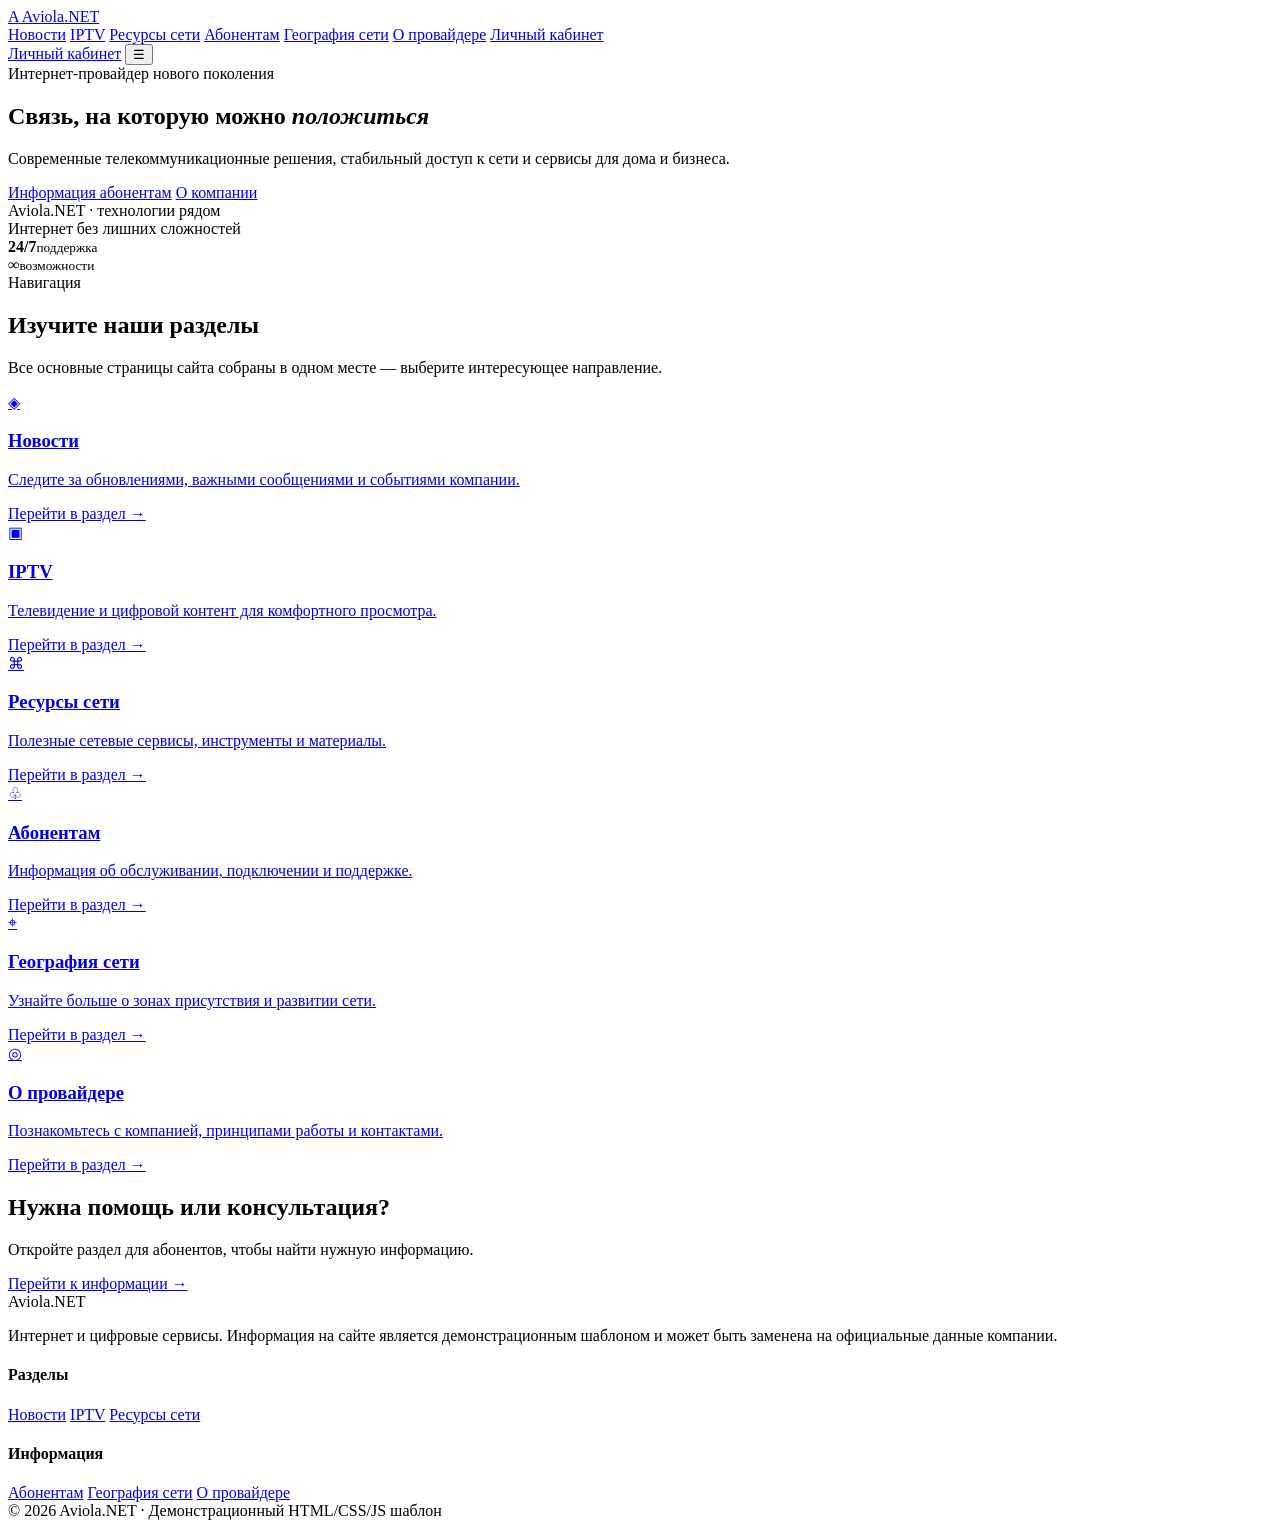
==== index.html @ 86c16f7c "Add files via upload" ====
<!doctype html>
<html lang="ru">
<head>
  <meta charset="utf-8">
  <meta name="viewport" content="width=device-width, initial-scale=1">
  <meta name="description" content="Современные телекоммуникационные решения, стабильный доступ к сети и сервисы для дома и бизнеса.">
  <meta name="color-scheme" content="light dark">
  <meta name="theme-color" content="#fbfdff">
  <title>Aviola.NET — надёжная связь и цифровые возможности</title>
  <link rel="icon" href="assets/favicon.svg" type="image/svg+xml">
  <link rel="preconnect" href="https://fonts.googleapis.com">
  <link rel="preconnect" href="https://fonts.gstatic.com" crossorigin>
  <link rel="stylesheet" href="https://fonts.googleapis.com/css2?family=Inter:wght@400;500;600;700;800&display=swap">
  <link rel="stylesheet" href="assets/style.css">
  <!-- Ставим сохранённую тему до отрисовки страницы, чтобы не было мигания -->
  <script>
    try {
      var savedTheme = localStorage.getItem('aviola-theme');
      if (savedTheme === 'light' || savedTheme === 'dark') document.documentElement.dataset.theme = savedTheme;
    } catch (error) {}
  </script>
</head>
<body>
  <div class="topline"></div>

  <header class="site-header">
    <div class="container navbar">
      <a class="brand" href="index.html">
        <span class="brand-mark">A</span>
        <span class="brand-name">Aviola<span>.NET</span></span>
      </a>

      <nav class="site-nav" id="site-nav" aria-label="Основное меню">
        <a href="news.html">Новости</a>
        <a href="iptv.html">IPTV</a>
        <a href="resources.html">Ресурсы сети</a>
        <a href="subscribers.html">Абонентам</a>
        <a href="geography.html">География сети</a>
        <a href="about.html">О провайдере</a>
        <a class="nav-cta" href="#">Личный кабинет</a>
      </nav>

      <div class="nav-actions">
        <!-- TODO: заменить "#" на адрес личного кабинета (здесь и в меню выше) -->
        <a class="nav-cta" href="#">Личный кабинет</a>
        <button class="menu-toggle" type="button" aria-label="Открыть меню" aria-expanded="false" aria-controls="site-nav">☰</button>
      </div>
    </div>
  </header>

  <main>
    <section class="hero">
      <div class="container hero-grid">
        <div>
          <span class="eyebrow">Интернет-провайдер нового поколения</span>
          <h1>Связь, на&nbsp;которую можно <em>положиться</em></h1>
          <p class="lead">Современные телекоммуникационные решения, стабильный доступ к&nbsp;сети и&nbsp;сервисы для&nbsp;дома и&nbsp;бизнеса.</p>
          <div class="hero-actions">
            <a class="button" href="subscribers.html">Информация абонентам</a>
            <a class="button secondary" href="about.html">О&nbsp;компании</a>
          </div>
        </div>

        <div class="visual">
          <div class="signal"></div>
          <div class="visual-content">
            <div class="visual-kicker">Aviola.NET · технологии рядом</div>
            <div class="visual-title">Интернет без лишних сложностей</div>
            <div class="stat-row">
              <div class="stat"><strong>24/7</strong><small>поддержка</small></div>
              <div class="stat"><strong>∞</strong><small>возможности</small></div>
            </div>
          </div>
        </div>
      </div>
    </section>

    <section class="section">
      <div class="container">
        <div class="section-head">
          <div>
            <span class="eyebrow">Навигация</span>
            <h2>Изучите наши разделы</h2>
            <p>Все основные страницы сайта собраны в&nbsp;одном месте — выберите интересующее направление.</p>
          </div>
        </div>

        <div class="cards">
          <a class="card" href="news.html">
            <div class="iconbox">◈</div>
            <h3>Новости</h3>
            <p>Следите за&nbsp;обновлениями, важными сообщениями и&nbsp;событиями компании.</p>
            <span class="arrowlink">Перейти в&nbsp;раздел →</span>
          </a>
          <a class="card" href="iptv.html">
            <div class="iconbox">▣</div>
            <h3>IPTV</h3>
            <p>Телевидение и&nbsp;цифровой контент для&nbsp;комфортного просмотра.</p>
            <span class="arrowlink">Перейти в&nbsp;раздел →</span>
          </a>
          <a class="card" href="resources.html">
            <div class="iconbox">⌘</div>
            <h3>Ресурсы сети</h3>
            <p>Полезные сетевые сервисы, инструменты и&nbsp;материалы.</p>
            <span class="arrowlink">Перейти в&nbsp;раздел →</span>
          </a>
          <a class="card" href="subscribers.html">
            <div class="iconbox">♧</div>
            <h3>Абонентам</h3>
            <p>Информация об&nbsp;обслуживании, подключении и&nbsp;поддержке.</p>
            <span class="arrowlink">Перейти в&nbsp;раздел →</span>
          </a>
          <a class="card" href="geography.html">
            <div class="iconbox">⌖</div>
            <h3>География сети</h3>
            <p>Узнайте больше о&nbsp;зонах присутствия и&nbsp;развитии сети.</p>
            <span class="arrowlink">Перейти в&nbsp;раздел →</span>
          </a>
          <a class="card" href="about.html">
            <div class="iconbox">◎</div>
            <h3>О провайдере</h3>
            <p>Познакомьтесь с&nbsp;компанией, принципами работы и&nbsp;контактами.</p>
            <span class="arrowlink">Перейти в&nbsp;раздел →</span>
          </a>
        </div>
      </div>
    </section>

    <section class="section soft">
      <div class="container">
        <div class="callout">
          <div>
            <h2>Нужна помощь или консультация?</h2>
            <p>Откройте раздел для&nbsp;абонентов, чтобы найти нужную информацию.</p>
          </div>
          <a class="button" href="subscribers.html">Перейти к&nbsp;информации →</a>
        </div>
      </div>
    </section>
  </main>

  <footer class="site-footer">
    <div class="container">
      <div class="footer-grid">
        <div>
          <div class="footer-brand">Aviola<span>.NET</span></div>
          <p class="footer-note">Интернет и цифровые сервисы. Информация на сайте является демонстрационным шаблоном и может быть заменена на официальные данные компании.</p>
        </div>
        <div class="footer-col">
          <h4>Разделы</h4>
          <a href="news.html">Новости</a>
          <a href="iptv.html">IPTV</a>
          <a href="resources.html">Ресурсы сети</a>
        </div>
        <div class="footer-col">
          <h4>Информация</h4>
          <a href="subscribers.html">Абонентам</a>
          <a href="geography.html">География сети</a>
          <a href="about.html">О провайдере</a>
        </div>
      </div>
      <div class="copyright">© 2026 Aviola.NET · Демонстрационный HTML/CSS/JS шаблон</div>
    </div>
  </footer>

  <script src="assets/script.js"></script>
</body>
</html>
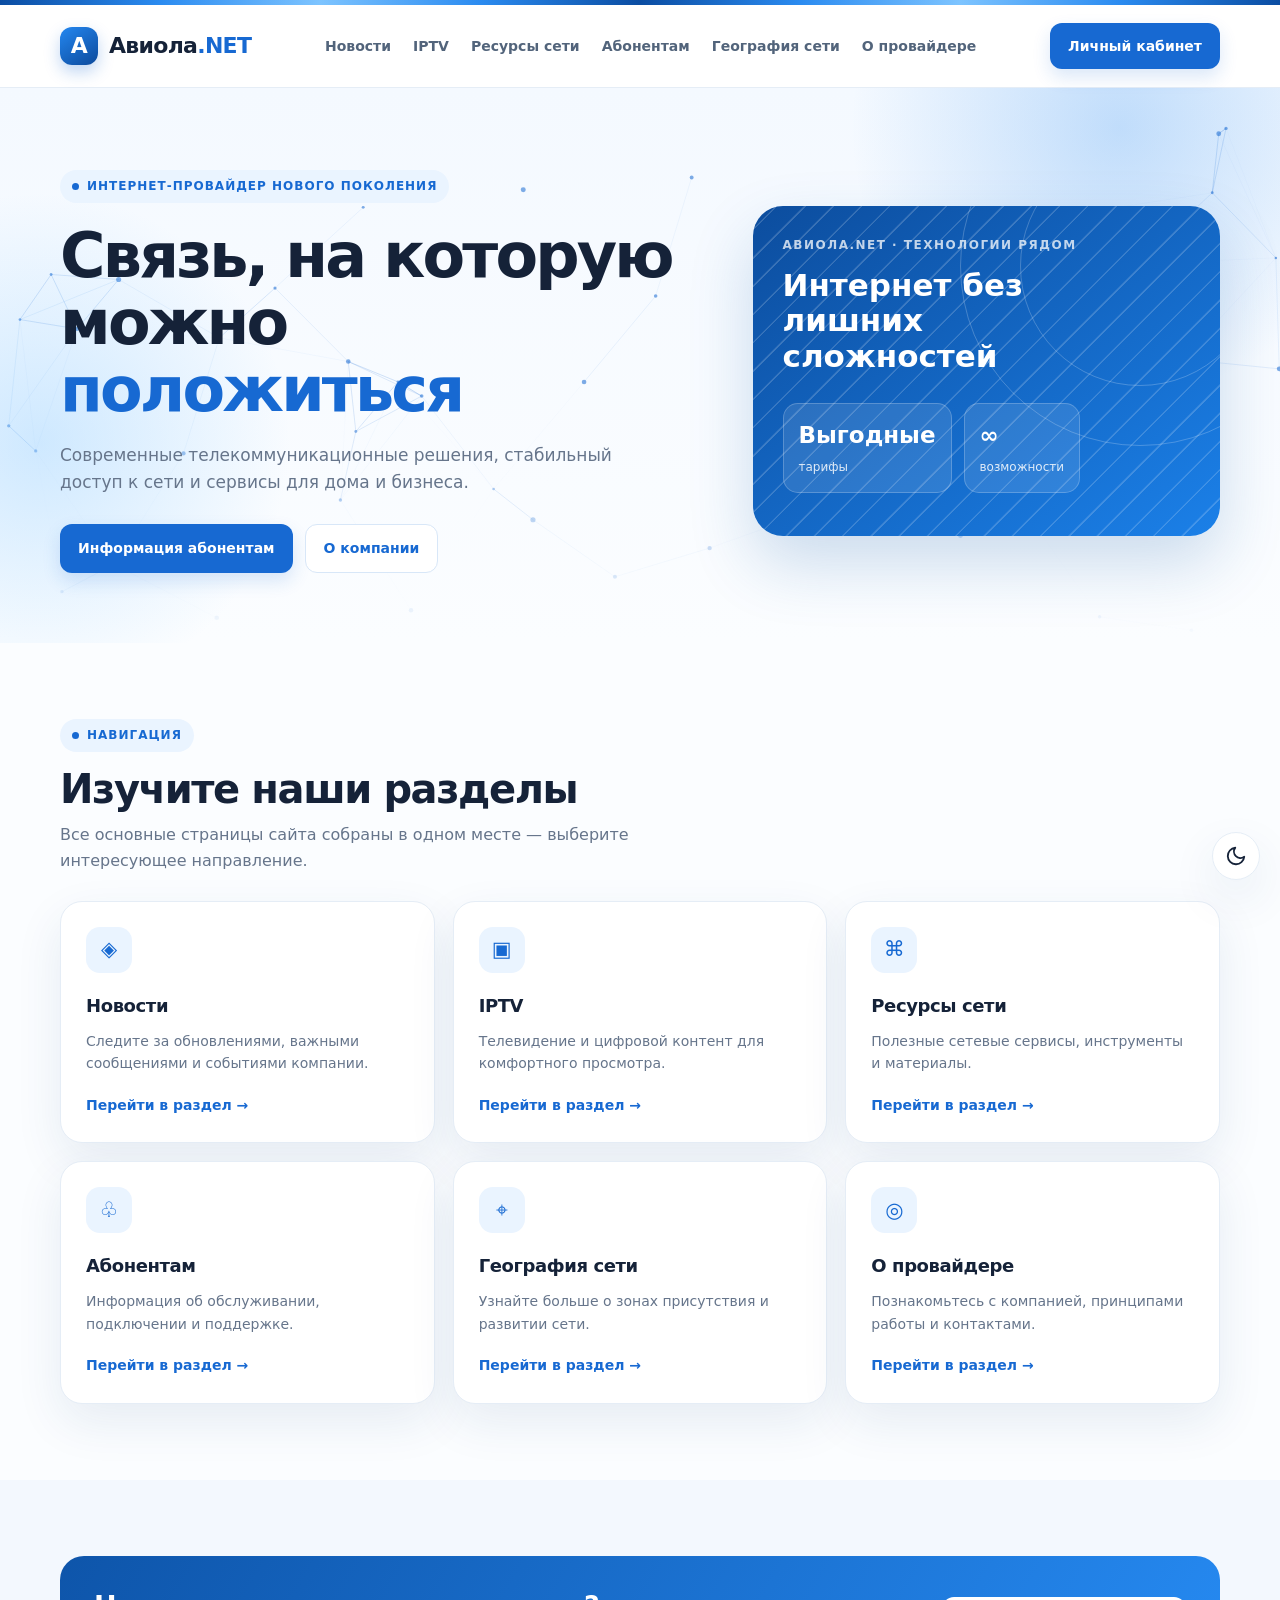
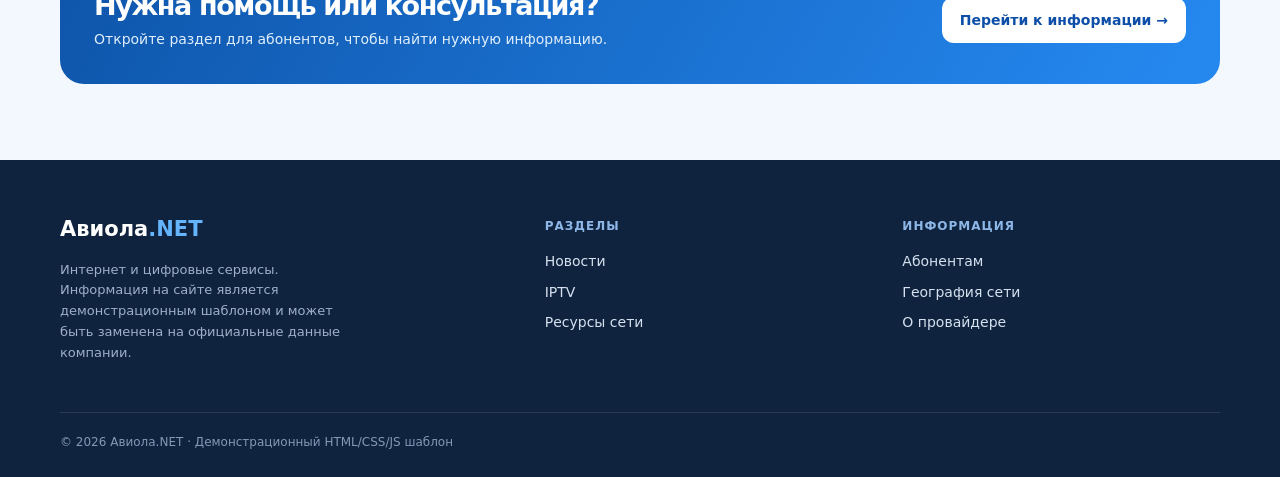
==== commit 63a7e117: "Update index.html" ====
--- a/index.html
+++ b/index.html
@@ -6,7 +6,7 @@
   <meta name="description" content="Современные телекоммуникационные решения, стабильный доступ к сети и сервисы для дома и бизнеса.">
   <meta name="color-scheme" content="light dark">
   <meta name="theme-color" content="#fbfdff">
-  <title>Aviola.NET — надёжная связь и цифровые возможности</title>
+  <title>Авиола.NET — надёжная связь и цифровые возможности</title>
   <link rel="icon" href="assets/favicon.svg" type="image/svg+xml">
   <link rel="preconnect" href="https://fonts.googleapis.com">
   <link rel="preconnect" href="https://fonts.gstatic.com" crossorigin>
@@ -27,7 +27,7 @@
     <div class="container navbar">
       <a class="brand" href="index.html">
         <span class="brand-mark">A</span>
-        <span class="brand-name">Aviola<span>.NET</span></span>
+        <span class="brand-name">Авиола<span>.NET</span></span>
       </a>
 
       <nav class="site-nav" id="site-nav" aria-label="Основное меню">
@@ -53,21 +53,21 @@
       <div class="container hero-grid">
         <div>
           <span class="eyebrow">Интернет-провайдер нового поколения</span>
-          <h1>Связь, на&nbsp;которую можно <em>положиться</em></h1>
-          <p class="lead">Современные телекоммуникационные решения, стабильный доступ к&nbsp;сети и&nbsp;сервисы для&nbsp;дома и&nbsp;бизнеса.</p>
+          <h1>Связь, на которую можно <em>положиться</em></h1>
+          <p class="lead">Современные телекоммуникационные решения, стабильный доступ к сети и сервисы для дома и бизнеса.</p>
           <div class="hero-actions">
             <a class="button" href="subscribers.html">Информация абонентам</a>
-            <a class="button secondary" href="about.html">О&nbsp;компании</a>
+            <a class="button secondary" href="about.html">О компании</a>
           </div>
         </div>
 
         <div class="visual">
           <div class="signal"></div>
           <div class="visual-content">
-            <div class="visual-kicker">Aviola.NET · технологии рядом</div>
+            <div class="visual-kicker">Авиола.NET · технологии рядом</div>
             <div class="visual-title">Интернет без лишних сложностей</div>
             <div class="stat-row">
-              <div class="stat"><strong>24/7</strong><small>поддержка</small></div>
+              <div class="stat"><strong>Выгодные</strong><small>тарифы</small></div>
               <div class="stat"><strong>∞</strong><small>возможности</small></div>
             </div>
           </div>
@@ -81,7 +81,7 @@
           <div>
             <span class="eyebrow">Навигация</span>
             <h2>Изучите наши разделы</h2>
-            <p>Все основные страницы сайта собраны в&nbsp;одном месте — выберите интересующее направление.</p>
+            <p>Все основные страницы сайта собраны в одном месте — выберите интересующее направление.</p>
           </div>
         </div>
 
@@ -89,38 +89,38 @@
           <a class="card" href="news.html">
             <div class="iconbox">◈</div>
             <h3>Новости</h3>
-            <p>Следите за&nbsp;обновлениями, важными сообщениями и&nbsp;событиями компании.</p>
-            <span class="arrowlink">Перейти в&nbsp;раздел →</span>
+            <p>Следите за обновлениями, важными сообщениями и событиями компании.</p>
+            <span class="arrowlink">Перейти в раздел →</span>
           </a>
           <a class="card" href="iptv.html">
             <div class="iconbox">▣</div>
             <h3>IPTV</h3>
-            <p>Телевидение и&nbsp;цифровой контент для&nbsp;комфортного просмотра.</p>
-            <span class="arrowlink">Перейти в&nbsp;раздел →</span>
+            <p>Телевидение и цифровой контент для комфортного просмотра.</p>
+            <span class="arrowlink">Перейти в раздел →</span>
           </a>
           <a class="card" href="resources.html">
             <div class="iconbox">⌘</div>
             <h3>Ресурсы сети</h3>
-            <p>Полезные сетевые сервисы, инструменты и&nbsp;материалы.</p>
-            <span class="arrowlink">Перейти в&nbsp;раздел →</span>
+            <p>Полезные сетевые сервисы, инструменты и материалы.</p>
+            <span class="arrowlink">Перейти в раздел →</span>
           </a>
           <a class="card" href="subscribers.html">
             <div class="iconbox">♧</div>
             <h3>Абонентам</h3>
-            <p>Информация об&nbsp;обслуживании, подключении и&nbsp;поддержке.</p>
-            <span class="arrowlink">Перейти в&nbsp;раздел →</span>
+            <p>Информация об обслуживании, подключении и поддержке.</p>
+            <span class="arrowlink">Перейти в раздел →</span>
           </a>
           <a class="card" href="geography.html">
             <div class="iconbox">⌖</div>
             <h3>География сети</h3>
-            <p>Узнайте больше о&nbsp;зонах присутствия и&nbsp;развитии сети.</p>
-            <span class="arrowlink">Перейти в&nbsp;раздел →</span>
+            <p>Узнайте больше о зонах присутствия и развитии сети.</p>
+            <span class="arrowlink">Перейти в раздел →</span>
           </a>
           <a class="card" href="about.html">
             <div class="iconbox">◎</div>
             <h3>О провайдере</h3>
-            <p>Познакомьтесь с&nbsp;компанией, принципами работы и&nbsp;контактами.</p>
-            <span class="arrowlink">Перейти в&nbsp;раздел →</span>
+            <p>Познакомьтесь с компанией, принципами работы и контактами.</p>
+            <span class="arrowlink">Перейти в раздел →</span>
           </a>
         </div>
       </div>
@@ -131,9 +131,9 @@
         <div class="callout">
           <div>
             <h2>Нужна помощь или консультация?</h2>
-            <p>Откройте раздел для&nbsp;абонентов, чтобы найти нужную информацию.</p>
+            <p>Откройте раздел для абонентов, чтобы найти нужную информацию.</p>
           </div>
-          <a class="button" href="subscribers.html">Перейти к&nbsp;информации →</a>
+          <a class="button" href="subscribers.html">Перейти к информации →</a>
         </div>
       </div>
     </section>
@@ -143,7 +143,7 @@
     <div class="container">
       <div class="footer-grid">
         <div>
-          <div class="footer-brand">Aviola<span>.NET</span></div>
+          <div class="footer-brand">Авиола<span>.NET</span></div>
           <p class="footer-note">Интернет и цифровые сервисы. Информация на сайте является демонстрационным шаблоном и может быть заменена на официальные данные компании.</p>
         </div>
         <div class="footer-col">
@@ -159,7 +159,7 @@
           <a href="about.html">О провайдере</a>
         </div>
       </div>
-      <div class="copyright">© 2026 Aviola.NET · Демонстрационный HTML/CSS/JS шаблон</div>
+      <div class="copyright">© 2026 Авиола.NET · Демонстрационный HTML/CSS/JS шаблон</div>
     </div>
   </footer>
 
--- a/assets/style.css
+++ b/assets/style.css
@@ -0,0 +1,974 @@
+/* ==========================================================================
+   Aviola.NET — стили сайта
+   Оглавление: 1. Тема  2. База  3. Шапка  4. Кнопки  5. Первый экран
+   6. Секции и карточки  7. Подвал  8. Переключатель темы  9. Анимации
+   10. Адаптив
+   ========================================================================== */
+
+
+/* 1. Тема ------------------------------------------------------------------
+   Светлая тема по умолчанию. Тёмная включается двумя способами:
+   — автоматически, если в системе выбрана тёмная тема;
+   — вручную, кнопкой в углу (скрипт ставит data-theme на <html>).
+   Блок с тёмными цветами повторён дважды — это нормально для чистого CSS.   */
+
+:root {
+  color-scheme: light;
+
+  --bg: #fbfdff;
+  --surface: #fff;
+  --surface-soft: #f3f8fe;
+  --tint: #eaf4ff;
+  --hero-top: #f4f9ff;
+
+  --text: #152238;
+  --muted: #66758b;
+  --nav-text: #52647b;
+  --line: #e5edf6;
+
+  --accent: #1769d2;
+  --btn: #1769d2;
+  --btn-hover: #0d4fa8;
+  --btn-shadow: rgba(23, 105, 210, .16);
+  --secondary-border: #d8e7f8;
+  --card-hover-border: #c8def7;
+
+  --header-bg: rgba(255, 255, 255, .88);
+  --notice-bg: #eef6ff;
+  --shadow: 0 18px 48px rgba(25, 67, 117, .09);
+  --radius: 22px;
+
+  --glow-a: rgba(43, 139, 240, .26);
+  --glow-b: rgba(125, 196, 255, .34);
+  --net-rgb: 23, 105, 210;
+
+  --callout-from: #0e55aa;
+  --callout-to: #2588ef;
+  --footer-bg: #10233e;
+  --footer-edge: #10233e;
+}
+
+@media (prefers-color-scheme: dark) {
+  :root:not([data-theme="light"]) {
+    color-scheme: dark;
+
+    --bg: #0a111e;
+    --surface: #111b2e;
+    --surface-soft: #0d1626;
+    --tint: #16294a;
+    --hero-top: #0d1830;
+
+    --text: #e7eef8;
+    --muted: #9db0c8;
+    --nav-text: #b4c3d8;
+    --line: #1d2b44;
+
+    --accent: #6db4ff;
+    --btn: #1f6fe5;
+    --btn-hover: #1a5fcb;
+    --btn-shadow: rgba(0, 0, 0, .35);
+    --secondary-border: #27406a;
+    --card-hover-border: #2b4670;
+
+    --header-bg: rgba(10, 17, 30, .82);
+    --notice-bg: #0f1c33;
+    --shadow: 0 18px 48px rgba(0, 0, 0, .38);
+
+    --glow-a: rgba(31, 111, 229, .34);
+    --glow-b: rgba(56, 160, 255, .16);
+    --net-rgb: 109, 180, 255;
+
+    --callout-from: #0a3d80;
+    --callout-to: #1a68c4;
+    --footer-bg: #060b14;
+    --footer-edge: #1d2b44;
+  }
+}
+
+:root[data-theme="dark"] {
+  color-scheme: dark;
+
+  --bg: #0a111e;
+  --surface: #111b2e;
+  --surface-soft: #0d1626;
+  --tint: #16294a;
+  --hero-top: #0d1830;
+
+  --text: #e7eef8;
+  --muted: #9db0c8;
+  --nav-text: #b4c3d8;
+  --line: #1d2b44;
+
+  --accent: #6db4ff;
+  --btn: #1f6fe5;
+  --btn-hover: #1a5fcb;
+  --btn-shadow: rgba(0, 0, 0, .35);
+  --secondary-border: #27406a;
+  --card-hover-border: #2b4670;
+
+  --header-bg: rgba(10, 17, 30, .82);
+  --notice-bg: #0f1c33;
+  --shadow: 0 18px 48px rgba(0, 0, 0, .38);
+
+  --glow-a: rgba(31, 111, 229, .34);
+  --glow-b: rgba(56, 160, 255, .16);
+  --net-rgb: 109, 180, 255;
+
+  --callout-from: #0a3d80;
+  --callout-to: #1a68c4;
+  --footer-bg: #060b14;
+  --footer-edge: #1d2b44;
+}
+
+
+/* 2. База ----------------------------------------------------------------- */
+
+*,
+*::before,
+*::after {
+  box-sizing: border-box;
+}
+
+html {
+  scroll-behavior: smooth;
+}
+
+body {
+  margin: 0;
+  font-family: Inter, system-ui, -apple-system, "Segoe UI", Arial, sans-serif;
+  color: var(--text);
+  background: var(--bg);
+  line-height: 1.6;
+}
+
+a {
+  color: inherit;
+  text-decoration: none;
+}
+
+:focus-visible {
+  outline: 3px solid var(--accent);
+  outline-offset: 3px;
+  border-radius: 6px;
+}
+
+.container {
+  width: min(1160px, calc(100% - 40px));
+  margin: 0 auto;
+}
+
+h1 {
+  font-size: clamp(38px, 5vw, 62px);
+  line-height: 1.08;
+  letter-spacing: -2.8px;
+  margin: 20px 0 18px;
+  max-width: 720px;
+}
+
+h1 em {
+  font-style: normal;
+  color: var(--accent);
+}
+
+h2 {
+  font-size: clamp(28px, 3.5vw, 40px);
+  letter-spacing: -1.4px;
+  line-height: 1.15;
+  margin: 0 0 10px;
+}
+
+.eyebrow {
+  display: inline-flex;
+  align-items: center;
+  gap: 8px;
+  padding: 7px 12px;
+  border-radius: 30px;
+  background: var(--tint);
+  color: var(--accent);
+  font-size: 12px;
+  font-weight: 800;
+  letter-spacing: 1px;
+  text-transform: uppercase;
+}
+
+/* Бейдж над заголовком секции: без отступа он прилипает к тексту */
+.section-head .eyebrow {
+  margin-bottom: 14px;
+}
+
+.eyebrow::before {
+  content: "";
+  width: 7px;
+  height: 7px;
+  border-radius: 50%;
+  background: var(--accent);
+}
+
+
+/* 3. Шапка ---------------------------------------------------------------- */
+
+.topline {
+  height: 5px;
+  background: linear-gradient(90deg, #0b4da2, #2b8bf0, #7dc4ff, #2b8bf0, #0b4da2) 0 0 / 50% 100% repeat-x;
+}
+
+.site-header {
+  position: sticky;
+  top: 0;
+  z-index: 10;
+  background: var(--header-bg);
+  border-bottom: 1px solid var(--line);
+  -webkit-backdrop-filter: blur(14px);
+  backdrop-filter: blur(14px);
+}
+
+.navbar {
+  min-height: 82px;
+  display: flex;
+  align-items: center;
+  justify-content: space-between;
+  gap: 26px;
+}
+
+.brand {
+  display: flex;
+  align-items: center;
+  gap: 11px;
+  font-weight: 800;
+  font-size: 22px;
+  letter-spacing: -.7px;
+  white-space: nowrap;
+}
+
+.brand-mark {
+  width: 38px;
+  height: 38px;
+  border-radius: 12px;
+  background: linear-gradient(145deg, #2487f0, #0c4a9c);
+  display: grid;
+  place-items: center;
+  color: #fff;
+  font-weight: 800;
+  box-shadow: 0 7px 16px rgba(23, 105, 210, .27);
+}
+
+.brand-name span {
+  color: var(--accent);
+}
+
+.site-nav {
+  display: flex;
+  align-items: center;
+  gap: 22px;
+}
+
+.site-nav a {
+  font-size: 14px;
+  font-weight: 600;
+  color: var(--nav-text);
+  transition: color .2s;
+}
+
+.site-nav a:hover,
+.site-nav a[aria-current="page"] {
+  color: var(--accent);
+}
+
+/* Кнопка «Личный кабинет» внутри меню нужна только на узких экранах */
+.site-nav .nav-cta {
+  display: none;
+  color: #fff;
+}
+
+.site-nav .nav-cta:hover {
+  color: #fff;
+}
+
+.nav-actions {
+  display: flex;
+  align-items: center;
+  gap: 10px;
+}
+
+.menu-toggle {
+  display: none;
+  width: 44px;
+  height: 44px;
+  padding: 0;
+  border: 1px solid var(--line);
+  border-radius: 10px;
+  background: var(--surface);
+  color: var(--text);
+  font-size: 20px;
+  line-height: 1;
+  cursor: pointer;
+}
+
+
+/* 4. Кнопки --------------------------------------------------------------- */
+
+.nav-cta,
+.button {
+  display: inline-flex;
+  align-items: center;
+  justify-content: center;
+  padding: 12px 18px;
+  border: 0;
+  border-radius: 12px;
+  background: var(--btn);
+  color: #fff;
+  font-size: 14px;
+  font-weight: 700;
+  white-space: nowrap;
+  box-shadow: 0 8px 18px var(--btn-shadow);
+  cursor: pointer;
+  transition: background-color .2s, transform .2s;
+}
+
+.nav-cta:hover,
+.button:hover {
+  background: var(--btn-hover);
+  transform: translateY(-1px);
+}
+
+.button.secondary {
+  background: var(--surface);
+  color: var(--accent);
+  border: 1px solid var(--secondary-border);
+  box-shadow: none;
+}
+
+.button.secondary:hover {
+  background: var(--tint);
+}
+
+
+/* 5. Первый экран --------------------------------------------------------- */
+
+.hero,
+.page-hero {
+  position: relative;
+  overflow: hidden;
+  isolation: isolate;
+}
+
+.hero {
+  padding: 82px 0 70px;
+  background: linear-gradient(180deg, var(--hero-top), var(--bg));
+}
+
+.page-hero {
+  padding: 62px 0 48px;
+  background: var(--hero-top);
+  border-bottom: 1px solid var(--line);
+}
+
+.hero > .container,
+.page-hero > .container {
+  position: relative;
+  z-index: 1;
+}
+
+/* Два мягких световых пятна, которые медленно плавают за контентом */
+.hero::before,
+.hero::after,
+.page-hero::before,
+.page-hero::after {
+  content: "";
+  position: absolute;
+  z-index: 0;
+  aspect-ratio: 1;
+  border-radius: 50%;
+  pointer-events: none;
+}
+
+.hero::before,
+.page-hero::before {
+  width: 560px;
+  top: -240px;
+  right: -120px;
+  background: radial-gradient(circle, var(--glow-a), transparent 68%);
+}
+
+/* Центр пятна выше нижнего края блока, иначе градиент обрезается резкой линией */
+.hero::after,
+.page-hero::after {
+  width: 520px;
+  bottom: -60px;
+  left: -220px;
+  background: radial-gradient(circle, var(--glow-b), transparent 68%);
+}
+
+/* Холст с сеткой узлов, его создаёт script.js */
+.net-canvas {
+  position: absolute;
+  inset: 0;
+  z-index: 0;
+  width: 100%;
+  height: 100%;
+  pointer-events: none;
+  -webkit-mask-image: linear-gradient(to bottom, #000 55%, transparent);
+  mask-image: linear-gradient(to bottom, #000 55%, transparent);
+}
+
+.hero-grid {
+  display: grid;
+  grid-template-columns: 1.15fr .85fr;
+  align-items: center;
+  gap: 60px;
+}
+
+.lead {
+  font-size: 17px;
+  color: var(--muted);
+  max-width: 610px;
+  margin: 0 0 28px;
+}
+
+.hero-actions {
+  display: flex;
+  flex-wrap: wrap;
+  gap: 12px;
+}
+
+.visual {
+  position: relative;
+  min-height: 330px;
+  padding: 30px;
+  border-radius: 30px;
+  background: linear-gradient(145deg, #0c4d9e, #1b80e8);
+  color: #fff;
+  overflow: hidden;
+  box-shadow: 0 28px 65px rgba(20, 90, 163, .2);
+}
+
+.visual::before,
+.visual::after {
+  content: "";
+  position: absolute;
+  width: 360px;
+  height: 360px;
+  right: -100px;
+  top: -120px;
+  border: 1px solid rgba(255, 255, 255, .22);
+  border-radius: 50%;
+}
+
+.visual::after {
+  width: 240px;
+  height: 240px;
+  right: -40px;
+  top: -60px;
+}
+
+.signal {
+  position: absolute;
+  inset: -30px;
+  opacity: .18;
+  background: repeating-linear-gradient(135deg, transparent 0 18px, #fff 19px 20px);
+}
+
+.visual-content {
+  position: relative;
+  z-index: 1;
+}
+
+.visual-kicker {
+  font-size: 12px;
+  font-weight: 700;
+  letter-spacing: 1.5px;
+  text-transform: uppercase;
+  opacity: .75;
+}
+
+.visual-title {
+  max-width: 270px;
+  margin: 12px 0 28px;
+  font-size: 31px;
+  font-weight: 800;
+  line-height: 1.15;
+}
+
+.stat-row {
+  display: flex;
+  gap: 12px;
+}
+
+.stat {
+  min-width: 112px;
+  padding: 13px 15px;
+  border: 1px solid rgba(255, 255, 255, .21);
+  border-radius: 15px;
+  background: rgba(255, 255, 255, .11);
+}
+
+.stat strong {
+  display: block;
+  font-size: 23px;
+}
+
+.stat small {
+  font-size: 12px;
+  opacity: .85;
+}
+
+
+/* 6. Секции и карточки ---------------------------------------------------- */
+
+.section {
+  padding: 76px 0;
+}
+
+.section.soft {
+  background: var(--surface-soft);
+}
+
+.section-head {
+  display: flex;
+  align-items: end;
+  justify-content: space-between;
+  gap: 20px;
+  margin-bottom: 28px;
+}
+
+.section-head p {
+  max-width: 590px;
+  margin: 0;
+  color: var(--muted);
+}
+
+.cards,
+.info-grid {
+  display: grid;
+  grid-template-columns: repeat(3, 1fr);
+  gap: 18px;
+}
+
+.card,
+.info-card {
+  background: var(--surface);
+  border: 1px solid var(--line);
+  border-radius: var(--radius);
+  padding: 25px;
+}
+
+.card {
+  box-shadow: var(--shadow);
+  transition: transform .22s, border-color .22s;
+}
+
+.card:hover {
+  transform: translateY(-4px);
+  border-color: var(--card-hover-border);
+}
+
+.iconbox {
+  display: grid;
+  place-items: center;
+  width: 46px;
+  height: 46px;
+  margin-bottom: 19px;
+  border-radius: 14px;
+  background: var(--tint);
+  color: var(--accent);
+  font-size: 21px;
+}
+
+.card h3 {
+  margin: 0 0 9px;
+  font-size: 18px;
+  letter-spacing: -.4px;
+}
+
+.info-card h3 {
+  margin: 0 0 8px;
+  font-size: 17px;
+}
+
+.card p {
+  margin: 0 0 17px;
+  color: var(--muted);
+  font-size: 14px;
+}
+
+.info-card p {
+  margin: 0;
+  color: var(--muted);
+  font-size: 14px;
+}
+
+.arrowlink {
+  font-size: 14px;
+  font-weight: 800;
+  color: var(--accent);
+}
+
+.breadcrumb {
+  margin-bottom: 17px;
+  font-size: 13px;
+  color: var(--muted);
+}
+
+.breadcrumb a {
+  color: var(--accent);
+}
+
+.page-hero h1 {
+  /* верхний отступ нужен, чтобы бейдж не прилипал к заголовку */
+  margin: 18px 0 14px;
+  font-size: clamp(36px, 4.5vw, 52px);
+}
+
+.page-hero p {
+  max-width: 700px;
+  margin: 0;
+  font-size: 16px;
+  color: var(--muted);
+}
+
+.notice {
+  margin-top: 22px;
+  padding: 14px 17px;
+  border-left: 3px solid var(--accent);
+  border-radius: 10px;
+  background: var(--notice-bg);
+  color: var(--muted);
+  font-size: 14px;
+}
+
+.callout {
+  display: flex;
+  align-items: center;
+  justify-content: space-between;
+  gap: 24px;
+  padding: 34px;
+  border-radius: 24px;
+  background: linear-gradient(120deg, var(--callout-from), var(--callout-to), var(--callout-from)) 0 50% / 200% 100%;
+  color: #fff;
+}
+
+/* Отступ сверху только если блок идёт после другого контента */
+.container > * + .callout {
+  margin-top: 28px;
+}
+
+.callout h2 {
+  margin: 0 0 7px;
+  font-size: 27px;
+}
+
+.callout p {
+  margin: 0;
+  font-size: 14px;
+  color: #e0efff;
+}
+
+.callout .button {
+  background: #fff;
+  color: #0d4fa8;
+  box-shadow: none;
+}
+
+.callout .button:hover {
+  background: #eaf4ff;
+}
+
+
+/* 7. Подвал --------------------------------------------------------------- */
+
+.site-footer {
+  padding: 52px 0 25px;
+  background: var(--footer-bg);
+  border-top: 1px solid var(--footer-edge);
+  color: #fff;
+}
+
+.footer-grid {
+  display: grid;
+  grid-template-columns: 1.4fr 1fr 1fr;
+  gap: 40px;
+}
+
+.footer-brand {
+  font-size: 21px;
+  font-weight: 800;
+}
+
+.footer-brand span {
+  color: #65b4ff;
+}
+
+.footer-note {
+  max-width: 310px;
+  font-size: 13px;
+  color: #9eb0c8;
+}
+
+.footer-col h4 {
+  margin: 4px 0 14px;
+  font-size: 12px;
+  letter-spacing: 1px;
+  text-transform: uppercase;
+  color: #8db7e7;
+}
+
+.footer-col a {
+  display: block;
+  margin: 8px 0;
+  font-size: 14px;
+  color: #d5e1ef;
+}
+
+.footer-col a:hover {
+  color: #fff;
+}
+
+.copyright {
+  margin-top: 35px;
+  padding-top: 20px;
+  border-top: 1px solid rgba(255, 255, 255, .11);
+  font-size: 12px;
+  color: #8498b4;
+}
+
+
+/* 8. Переключатель темы --------------------------------------------------- */
+
+.theme-toggle {
+  position: fixed;
+  right: 20px;
+  bottom: 20px;
+  z-index: 20;
+  display: grid;
+  place-items: center;
+  width: 48px;
+  height: 48px;
+  padding: 0;
+  border: 1px solid var(--line);
+  border-radius: 50%;
+  background: var(--surface);
+  color: var(--text);
+  box-shadow: var(--shadow);
+  cursor: pointer;
+  transition: transform .2s;
+}
+
+.theme-toggle:hover {
+  transform: translateY(-2px) rotate(8deg);
+}
+
+.theme-toggle svg {
+  grid-area: 1 / 1;
+  width: 22px;
+  height: 22px;
+  transition: transform .4s ease, opacity .3s ease;
+}
+
+/* Показываем иконку того, на что тема переключится */
+.theme-toggle[data-current="dark"] .icon-moon,
+.theme-toggle[data-current="light"] .icon-sun {
+  opacity: 0;
+  transform: rotate(-90deg) scale(.5);
+}
+
+/* Плавная смена цветов — класс вешается скриптом на 0,4 секунды */
+.theme-switching,
+.theme-switching *,
+.theme-switching *::before,
+.theme-switching *::after {
+  transition: background-color .35s ease, color .35s ease, border-color .35s ease !important;
+}
+
+
+/* 9. Анимации фона --------------------------------------------------------
+   Всё на transform и opacity, чтобы не нагружать страницу.
+   Для тех, у кого в системе включено «уменьшить движение», анимации выключены. */
+
+@media (prefers-reduced-motion: no-preference) {
+  .topline {
+    animation: topline-flow 8s linear infinite;
+  }
+
+  .hero::before,
+  .page-hero::before {
+    animation: drift-a 24s ease-in-out infinite;
+  }
+
+  .hero::after,
+  .page-hero::after {
+    animation: drift-b 30s ease-in-out infinite;
+  }
+
+  .visual::before {
+    animation: ring-pulse 6s ease-out infinite;
+  }
+
+  .visual::after {
+    animation: ring-pulse 6s ease-out 3s infinite;
+  }
+
+  .signal {
+    animation: stripes-slide 2.4s linear infinite;
+  }
+
+  .callout {
+    animation: callout-shift 12s ease-in-out infinite alternate;
+  }
+}
+
+@keyframes topline-flow {
+  to { background-position-x: 100%; }
+}
+
+@keyframes drift-a {
+  0%, 100% { transform: translate(0, 0) scale(1); }
+  50%      { transform: translate(-90px, 60px) scale(1.15); }
+}
+
+@keyframes drift-b {
+  0%, 100% { transform: translate(0, 0) scale(1); }
+  50%      { transform: translate(110px, -40px) scale(.9); }
+}
+
+@keyframes ring-pulse {
+  0%   { transform: scale(.8); opacity: 0; }
+  25%  { opacity: 1; }
+  100% { transform: scale(1.2); opacity: 0; }
+}
+
+/* Сдвиг ровно на один период полос (20px по диагонали), поэтому шва не видно */
+@keyframes stripes-slide {
+  to { transform: translate(14.14px, 14.14px); }
+}
+
+@keyframes callout-shift {
+  to { background-position: 100% 50%; }
+}
+
+
+/* 10. Адаптив ------------------------------------------------------------- */
+
+@media (max-width: 1020px) {
+  .menu-toggle {
+    display: block;
+  }
+
+  .site-nav {
+    display: none;
+    position: absolute;
+    top: 100%;
+    left: 0;
+    right: 0;
+    flex-direction: column;
+    align-items: stretch;
+    gap: 2px;
+    padding: 12px 20px 20px;
+    background: var(--surface);
+    border-bottom: 1px solid var(--line);
+    box-shadow: var(--shadow);
+  }
+
+  .site-nav.open {
+    display: flex;
+  }
+
+  .site-nav a {
+    padding: 11px 4px;
+    font-size: 16px;
+  }
+
+  .hero-grid {
+    gap: 28px;
+  }
+
+  .cards,
+  .info-grid {
+    grid-template-columns: repeat(2, 1fr);
+  }
+}
+
+@media (max-width: 700px) {
+  .navbar {
+    min-height: 70px;
+  }
+
+  .hero {
+    padding: 55px 0;
+  }
+
+  .hero-grid {
+    grid-template-columns: 1fr;
+  }
+
+  .visual {
+    min-height: 270px;
+  }
+
+  .section {
+    padding: 55px 0;
+  }
+
+  .section-head {
+    display: block;
+  }
+
+  .cards,
+  .info-grid {
+    grid-template-columns: 1fr;
+  }
+
+  .footer-grid {
+    grid-template-columns: 1fr 1fr;
+  }
+
+  .footer-grid > div:first-child {
+    grid-column: 1 / -1;
+  }
+
+  .callout {
+    display: block;
+  }
+
+  .callout .button {
+    margin-top: 20px;
+  }
+
+  h1 {
+    letter-spacing: -1.8px;
+  }
+}
+
+/* На самых узких экранах кнопка «Личный кабинет» переезжает в меню */
+@media (max-width: 520px) {
+  .nav-actions .nav-cta {
+    display: none;
+  }
+
+  .site-nav .nav-cta {
+    display: inline-flex;
+    margin-top: 10px;
+  }
+}
+
+@media (max-width: 420px) {
+  .container {
+    width: min(100% - 28px, 1160px);
+  }
+
+  .footer-grid {
+    grid-template-columns: 1fr;
+  }
+
+  .footer-grid > div:first-child {
+    grid-column: auto;
+  }
+
+  .stat-row {
+    flex-wrap: wrap;
+  }
+
+  .theme-toggle {
+    right: 14px;
+    bottom: 14px;
+  }
+}
